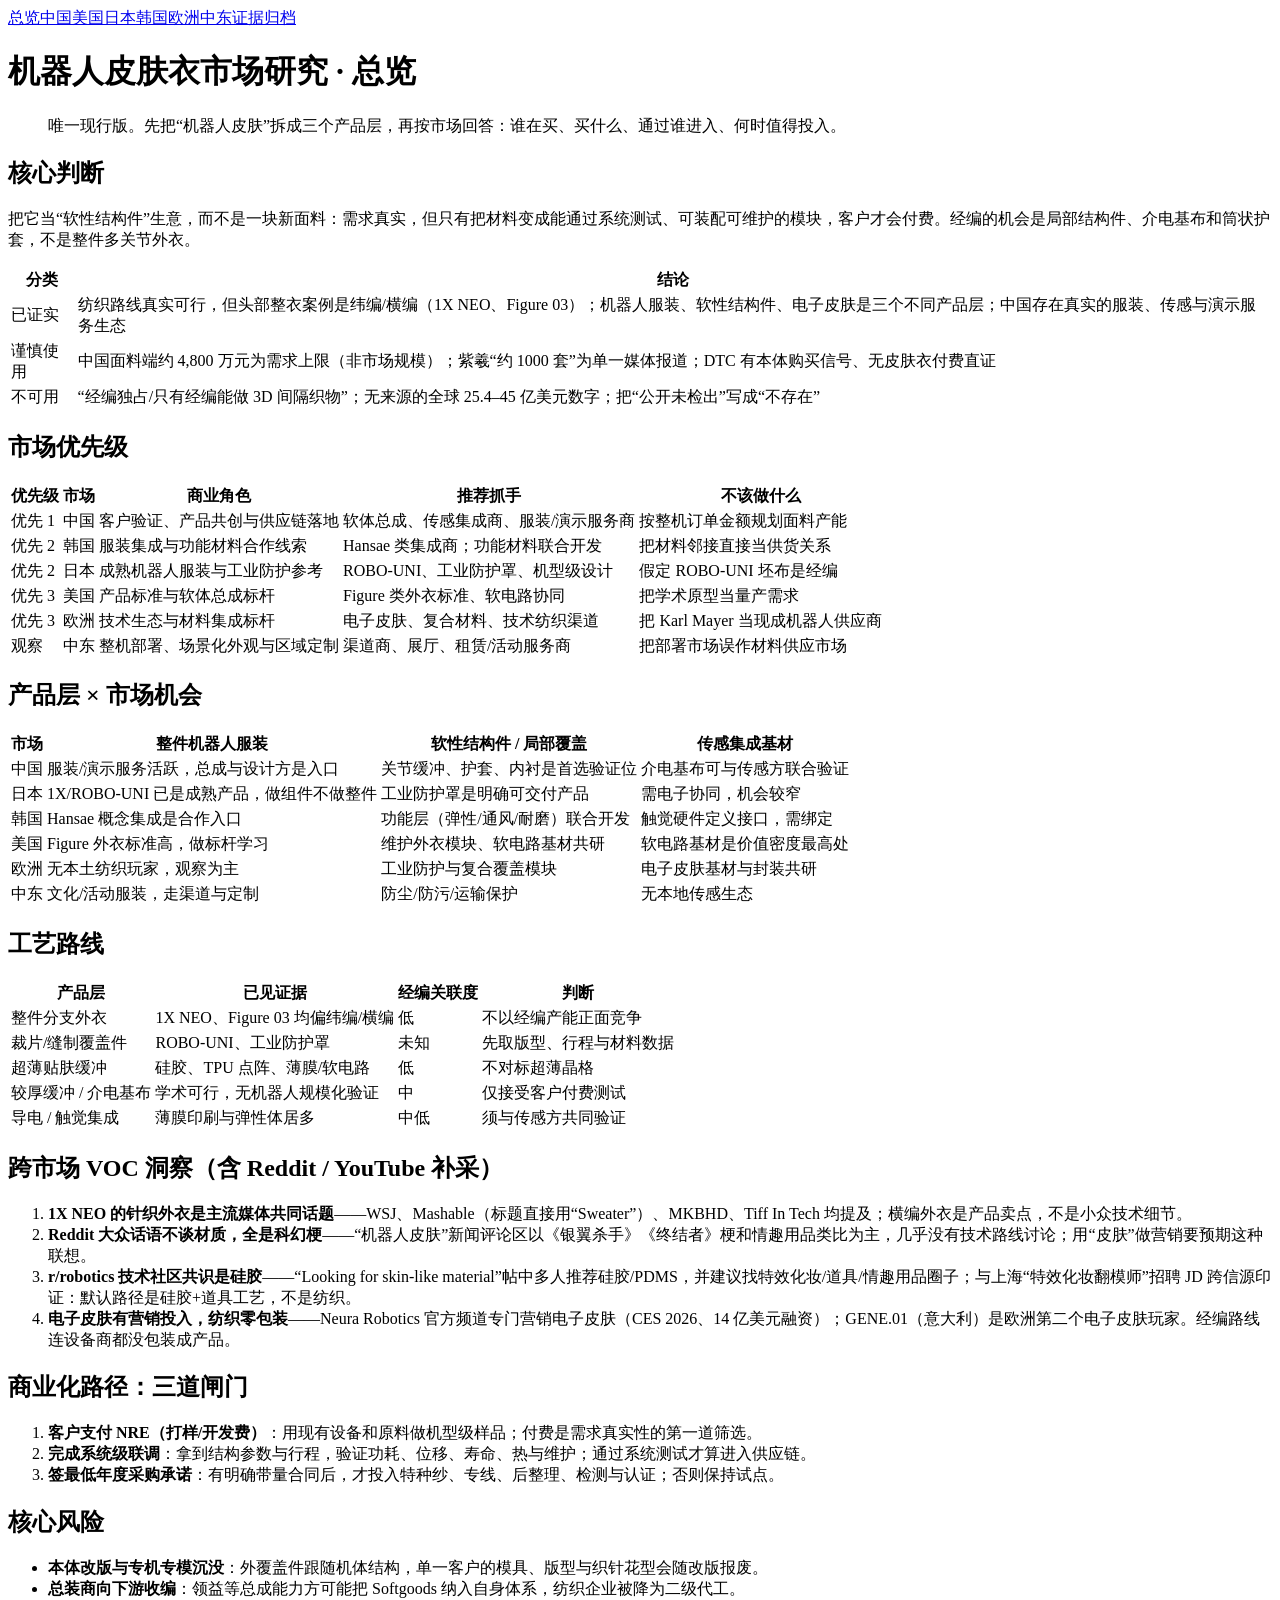
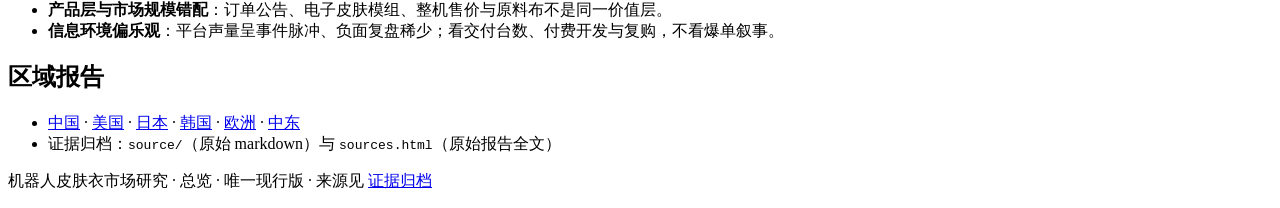
==== index.html @ 096ba319 "add index.html" ====
<!doctype html><html lang="zh-CN"><head>
<meta charset="utf-8"><meta name="viewport" content="width=device-width,initial-scale=1">
<title>机器人皮肤衣市场研究 · 总览</title>
<link rel="stylesheet" href="assets/final.css">
</head><body><div class="wrap">
<nav class="nav"><a href="index.html" class="active">总览</a><a href="china.html">中国</a><a href="usa.html">美国</a><a href="japan.html">日本</a><a href="korea.html">韩国</a><a href="europe.html">欧洲</a><a href="middle-east.html">中东</a><a href="sources.html">证据归档</a></nav>
<main class="doc">
<h1 id="机器人皮肤衣市场研究--总览">机器人皮肤衣市场研究 · 总览</h1>
<blockquote>
<p>唯一现行版。先把“机器人皮肤”拆成三个产品层，再按市场回答：谁在买、买什么、通过谁进入、何时值得投入。</p>
</blockquote>
<h2 id="核心判断">核心判断</h2>
<p>把它当“软性结构件”生意，而不是一块新面料：需求真实，但只有把材料变成能通过系统测试、可装配可维护的模块，客户才会付费。经编的机会是局部结构件、介电基布和筒状护套，不是整件多关节外衣。</p>
<table>
<thead>
<tr>
<th>分类</th>
<th>结论</th>
</tr>
</thead>
<tbody>
<tr>
<td>已证实</td>
<td>纺织路线真实可行，但头部整衣案例是纬编/横编（1X NEO、Figure 03）；机器人服装、软性结构件、电子皮肤是三个不同产品层；中国存在真实的服装、传感与演示服务生态</td>
</tr>
<tr>
<td>谨慎使用</td>
<td>中国面料端约 4,800 万元为需求上限（非市场规模）；紫羲“约 1000 套”为单一媒体报道；DTC 有本体购买信号、无皮肤衣付费直证</td>
</tr>
<tr>
<td>不可用</td>
<td>“经编独占/只有经编能做 3D 间隔织物”；无来源的全球 25.4–45 亿美元数字；把“公开未检出”写成“不存在”</td>
</tr>
</tbody>
</table>
<h2 id="市场优先级">市场优先级</h2>
<table>
<thead>
<tr>
<th>优先级</th>
<th>市场</th>
<th>商业角色</th>
<th>推荐抓手</th>
<th>不该做什么</th>
</tr>
</thead>
<tbody>
<tr>
<td>优先 1</td>
<td>中国</td>
<td>客户验证、产品共创与供应链落地</td>
<td>软体总成、传感集成商、服装/演示服务商</td>
<td>按整机订单金额规划面料产能</td>
</tr>
<tr>
<td>优先 2</td>
<td>韩国</td>
<td>服装集成与功能材料合作线索</td>
<td>Hansae 类集成商；功能材料联合开发</td>
<td>把材料邻接直接当供货关系</td>
</tr>
<tr>
<td>优先 2</td>
<td>日本</td>
<td>成熟机器人服装与工业防护参考</td>
<td>ROBO-UNI、工业防护罩、机型级设计</td>
<td>假定 ROBO-UNI 坯布是经编</td>
</tr>
<tr>
<td>优先 3</td>
<td>美国</td>
<td>产品标准与软体总成标杆</td>
<td>Figure 类外衣标准、软电路协同</td>
<td>把学术原型当量产需求</td>
</tr>
<tr>
<td>优先 3</td>
<td>欧洲</td>
<td>技术生态与材料集成标杆</td>
<td>电子皮肤、复合材料、技术纺织渠道</td>
<td>把 Karl Mayer 当现成机器人供应商</td>
</tr>
<tr>
<td>观察</td>
<td>中东</td>
<td>整机部署、场景化外观与区域定制</td>
<td>渠道商、展厅、租赁/活动服务商</td>
<td>把部署市场误作材料供应市场</td>
</tr>
</tbody>
</table>
<h2 id="产品层--市场机会">产品层 × 市场机会</h2>
<table>
<thead>
<tr>
<th>市场</th>
<th>整件机器人服装</th>
<th>软性结构件 / 局部覆盖</th>
<th>传感集成基材</th>
</tr>
</thead>
<tbody>
<tr>
<td>中国</td>
<td>服装/演示服务活跃，总成与设计方是入口</td>
<td>关节缓冲、护套、内衬是首选验证位</td>
<td>介电基布可与传感方联合验证</td>
</tr>
<tr>
<td>日本</td>
<td>1X/ROBO-UNI 已是成熟产品，做组件不做整件</td>
<td>工业防护罩是明确可交付产品</td>
<td>需电子协同，机会较窄</td>
</tr>
<tr>
<td>韩国</td>
<td>Hansae 概念集成是合作入口</td>
<td>功能层（弹性/通风/耐磨）联合开发</td>
<td>触觉硬件定义接口，需绑定</td>
</tr>
<tr>
<td>美国</td>
<td>Figure 外衣标准高，做标杆学习</td>
<td>维护外衣模块、软电路基材共研</td>
<td>软电路基材是价值密度最高处</td>
</tr>
<tr>
<td>欧洲</td>
<td>无本土纺织玩家，观察为主</td>
<td>工业防护与复合覆盖模块</td>
<td>电子皮肤基材与封装共研</td>
</tr>
<tr>
<td>中东</td>
<td>文化/活动服装，走渠道与定制</td>
<td>防尘/防污/运输保护</td>
<td>无本地传感生态</td>
</tr>
</tbody>
</table>
<h2 id="工艺路线">工艺路线</h2>
<table>
<thead>
<tr>
<th>产品层</th>
<th>已见证据</th>
<th>经编关联度</th>
<th>判断</th>
</tr>
</thead>
<tbody>
<tr>
<td>整件分支外衣</td>
<td>1X NEO、Figure 03 均偏纬编/横编</td>
<td>低</td>
<td>不以经编产能正面竞争</td>
</tr>
<tr>
<td>裁片/缝制覆盖件</td>
<td>ROBO-UNI、工业防护罩</td>
<td>未知</td>
<td>先取版型、行程与材料数据</td>
</tr>
<tr>
<td>超薄贴肤缓冲</td>
<td>硅胶、TPU 点阵、薄膜/软电路</td>
<td>低</td>
<td>不对标超薄晶格</td>
</tr>
<tr>
<td>较厚缓冲 / 介电基布</td>
<td>学术可行，无机器人规模化验证</td>
<td>中</td>
<td>仅接受客户付费测试</td>
</tr>
<tr>
<td>导电 / 触觉集成</td>
<td>薄膜印刷与弹性体居多</td>
<td>中低</td>
<td>须与传感方共同验证</td>
</tr>
</tbody>
</table>
<h2 id="跨市场-voc-洞察含-reddit--youtube-补采">跨市场 VOC 洞察（含 Reddit / YouTube 补采）</h2>
<ol type="1">
<li><strong>1X NEO 的针织外衣是主流媒体共同话题</strong>——WSJ、Mashable（标题直接用“Sweater”）、MKBHD、Tiff In Tech 均提及；横编外衣是产品卖点，不是小众技术细节。</li>
<li><strong>Reddit 大众话语不谈材质，全是科幻梗</strong>——“机器人皮肤”新闻评论区以《银翼杀手》《终结者》梗和情趣用品类比为主，几乎没有技术路线讨论；用“皮肤”做营销要预期这种联想。</li>
<li><strong>r/robotics 技术社区共识是硅胶</strong>——“Looking for skin-like material”帖中多人推荐硅胶/PDMS，并建议找特效化妆/道具/情趣用品圈子；与上海“特效化妆翻模师”招聘 JD 跨信源印证：默认路径是硅胶+道具工艺，不是纺织。</li>
<li><strong>电子皮肤有营销投入，纺织零包装</strong>——Neura Robotics 官方频道专门营销电子皮肤（CES 2026、14 亿美元融资）；GENE.01（意大利）是欧洲第二个电子皮肤玩家。经编路线连设备商都没包装成产品。</li>
</ol>
<h2 id="商业化路径三道闸门">商业化路径：三道闸门</h2>
<ol type="1">
<li><strong>客户支付 NRE（打样/开发费）</strong>：用现有设备和原料做机型级样品；付费是需求真实性的第一道筛选。</li>
<li><strong>完成系统级联调</strong>：拿到结构参数与行程，验证功耗、位移、寿命、热与维护；通过系统测试才算进入供应链。</li>
<li><strong>签最低年度采购承诺</strong>：有明确带量合同后，才投入特种纱、专线、后整理、检测与认证；否则保持试点。</li>
</ol>
<h2 id="核心风险">核心风险</h2>
<ul>
<li><strong>本体改版与专机专模沉没</strong>：外覆盖件跟随机体结构，单一客户的模具、版型与织针花型会随改版报废。</li>
<li><strong>总装商向下游收编</strong>：领益等总成能力方可能把 Softgoods 纳入自身体系，纺织企业被降为二级代工。</li>
<li><strong>产品层与市场规模错配</strong>：订单公告、电子皮肤模组、整机售价与原料布不是同一价值层。</li>
<li><strong>信息环境偏乐观</strong>：平台声量呈事件脉冲、负面复盘稀少；看交付台数、付费开发与复购，不看爆单叙事。</li>
</ul>
<h2 id="区域报告">区域报告</h2>
<ul>
<li><a href="china.html">中国</a> · <a href="usa.html">美国</a> · <a href="japan.html">日本</a> · <a href="korea.html">韩国</a> · <a href="europe.html">欧洲</a> · <a href="middle-east.html">中东</a></li>
<li>证据归档：<code>source/</code>（原始 markdown）与 <code>sources.html</code>（原始报告全文）</li>
</ul>

</main>
<p class="foot">机器人皮肤衣市场研究 · 总览 · 唯一现行版 · 来源见 <a href="sources.html">证据归档</a></p>
</div></body></html>
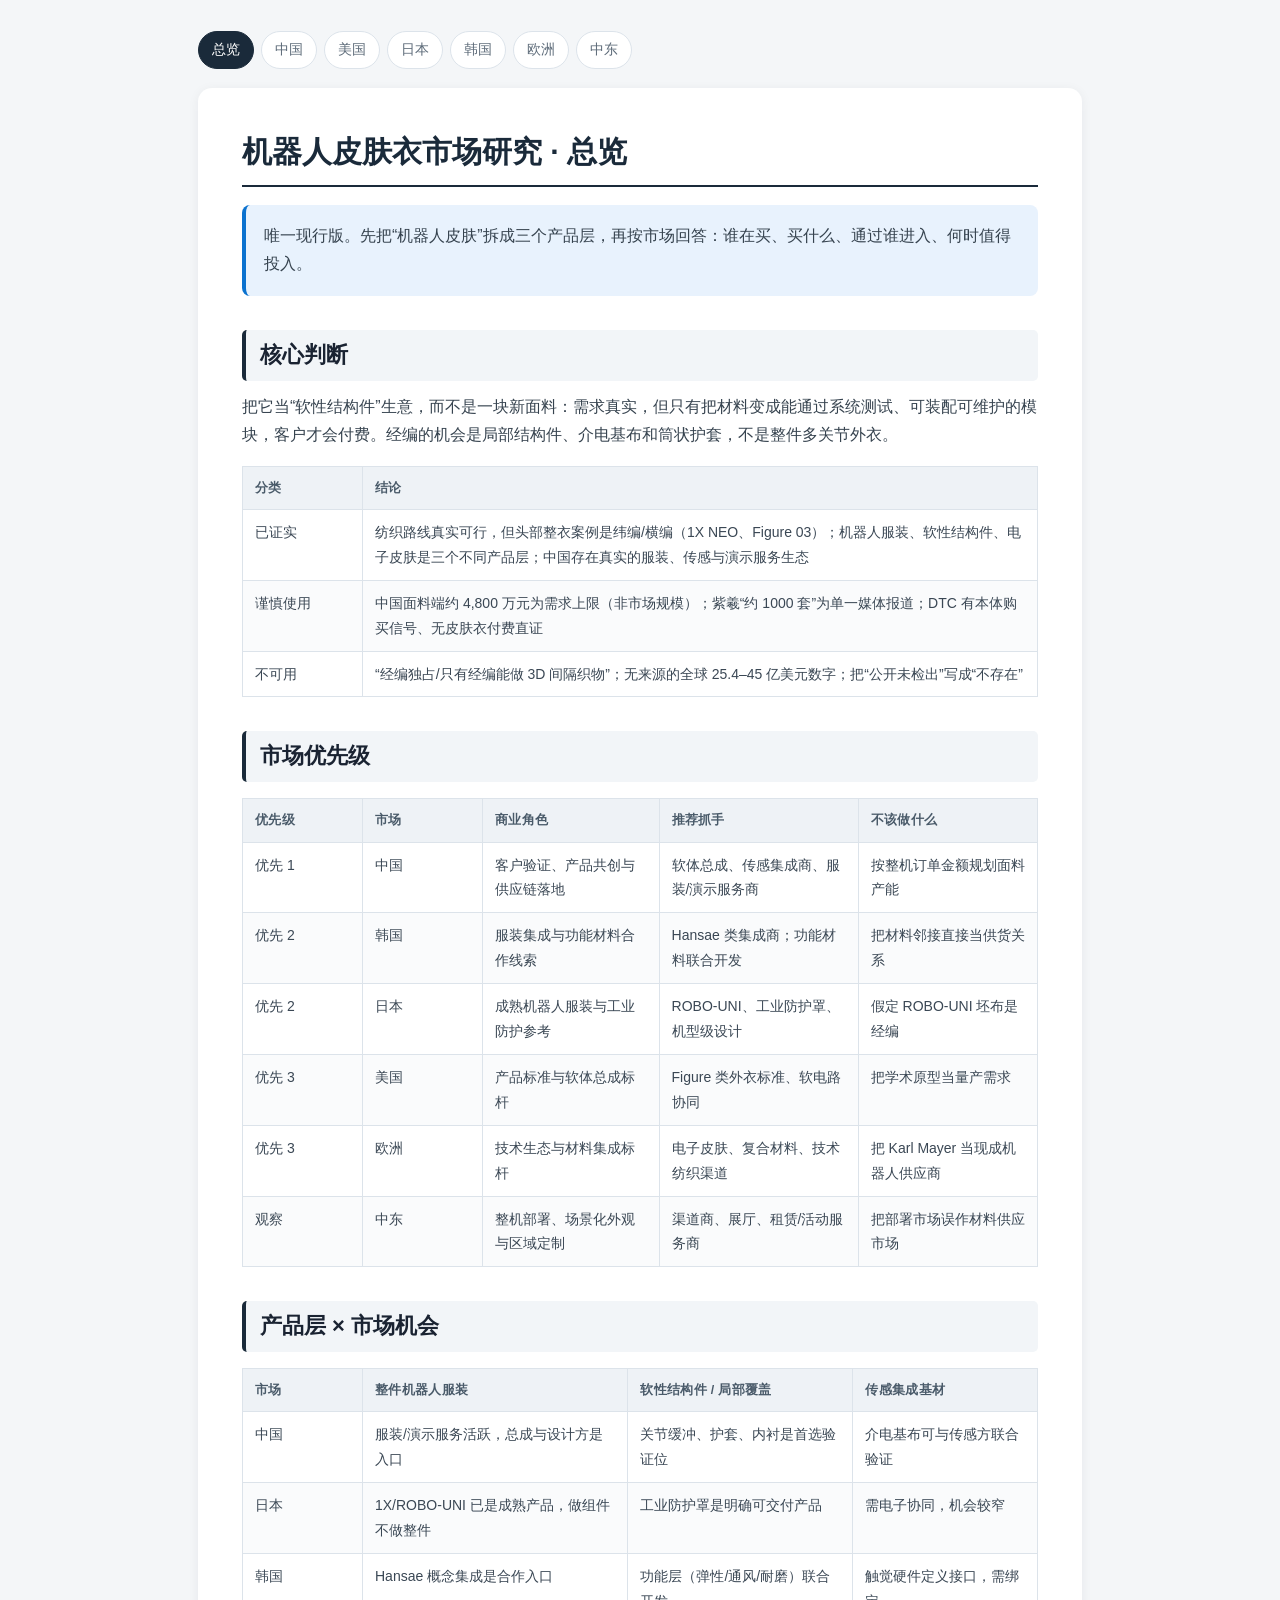
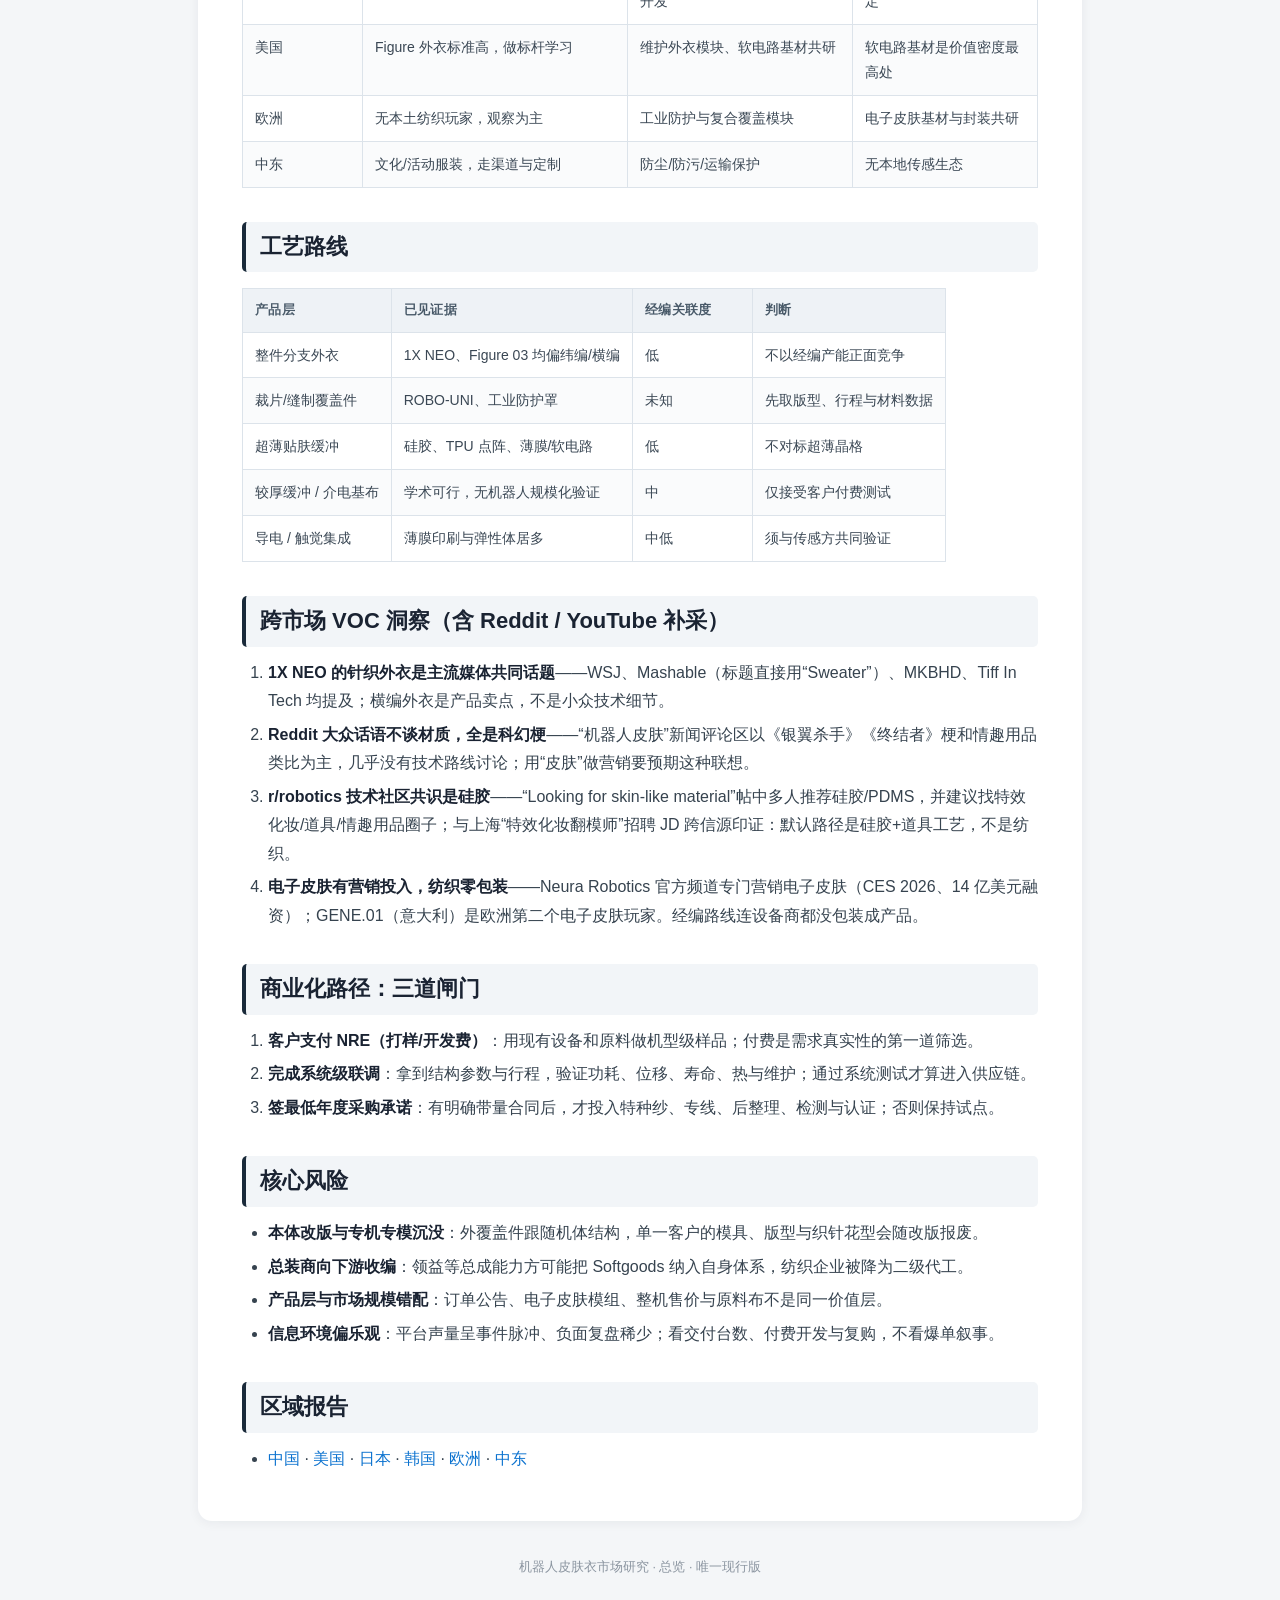
==== commit 8a183e22: "update index.html" ====
--- a/index.html
+++ b/index.html
@@ -3,7 +3,7 @@
 <title>机器人皮肤衣市场研究 · 总览</title>
 <link rel="stylesheet" href="assets/final.css">
 </head><body><div class="wrap">
-<nav class="nav"><a href="index.html" class="active">总览</a><a href="china.html">中国</a><a href="usa.html">美国</a><a href="japan.html">日本</a><a href="korea.html">韩国</a><a href="europe.html">欧洲</a><a href="middle-east.html">中东</a><a href="sources.html">证据归档</a></nav>
+<nav class="nav"><a href="index.html" class="active">总览</a><a href="china.html">中国</a><a href="usa.html">美国</a><a href="japan.html">日本</a><a href="korea.html">韩国</a><a href="europe.html">欧洲</a><a href="middle-east.html">中东</a></nav>
 <main class="doc">
 <h1 id="机器人皮肤衣市场研究--总览">机器人皮肤衣市场研究 · 总览</h1>
 <blockquote>
@@ -204,9 +204,8 @@
 <h2 id="区域报告">区域报告</h2>
 <ul>
 <li><a href="china.html">中国</a> · <a href="usa.html">美国</a> · <a href="japan.html">日本</a> · <a href="korea.html">韩国</a> · <a href="europe.html">欧洲</a> · <a href="middle-east.html">中东</a></li>
-<li>证据归档：<code>source/</code>（原始 markdown）与 <code>sources.html</code>（原始报告全文）</li>
 </ul>
 
 </main>
-<p class="foot">机器人皮肤衣市场研究 · 总览 · 唯一现行版 · 来源见 <a href="sources.html">证据归档</a></p>
+<p class="foot">机器人皮肤衣市场研究 · 总览 · 唯一现行版</p>
 </div></body></html>
--- a/assets/final.css
+++ b/assets/final.css
@@ -0,0 +1,29 @@
+:root{--ink:#1a2332;--muted:#5c6a78;--line:#dce3ea;--bg:#f4f6f8;--card:#fff;--navy:#1a2a3a;--blue:#0b72cf;--bluebg:#e8f2fd;--green:#1a7f37;--greenbg:#e5f6eb;--orange:#9a6700;--orangebg:#fff4d7;--red:#cf222e;--redbg:#feebec;--radius:14px;--shadow:0 2px 12px rgba(20,37,54,.06)}
+*{box-sizing:border-box}html{scroll-behavior:smooth}body{margin:0;background:var(--bg);color:var(--ink);font-family:-apple-system,BlinkMacSystemFont,"PingFang SC","Microsoft YaHei",sans-serif;font-size:16px;line-height:1.78}.wrap{max-width:920px;margin:0 auto;padding:20px 18px 64px}
+.nav{position:sticky;top:0;z-index:5;display:flex;gap:7px;flex-wrap:wrap;padding:11px 0;background:rgba(244,246,248,.95);backdrop-filter:blur(7px);margin-bottom:8px}
+.nav a{text-decoration:none;color:var(--muted);font-size:13.5px;padding:6px 13px;border-radius:99px;background:#fff;border:1px solid var(--line)}
+.nav a:hover{border-color:var(--blue);color:var(--blue)}.nav a.active{background:var(--navy);color:#fff;border-color:var(--navy)}
+.doc{background:var(--card);border-radius:var(--radius);box-shadow:var(--shadow);padding:38px 44px}
+.doc h1{font-size:30px;line-height:1.3;color:var(--navy);margin:6px 0 18px;padding-bottom:14px;border-bottom:2px solid var(--navy)}
+.doc h2{font-size:22px;line-height:1.4;color:var(--ink);margin:34px 0 12px;padding:10px 14px;background:#f2f5f8;border-left:4px solid var(--navy);border-radius:5px}
+.doc h3{font-size:18px;margin:26px 0 8px;color:#24384a}
+.doc p{margin:10px 0;color:#36434f}
+.doc strong{color:var(--ink)}
+.doc blockquote{margin:16px 0;padding:13px 18px;background:var(--bluebg);border-left:4px solid var(--blue);border-radius:8px;color:#24435c}
+.doc blockquote p{margin:4px 0}
+.doc ul,.doc ol{margin:10px 0;padding-left:26px;color:#36434f}
+.doc li{margin:5px 0}
+.doc table{width:100%;border-collapse:collapse;font-size:14px;margin:16px 0;display:block;overflow-x:auto}
+.doc th{background:#eef2f6;color:#495a69;text-align:left;font-size:12.5px;letter-spacing:.3px;white-space:nowrap}
+.doc th,.doc td{min-width:120px;padding:10px 12px;border:1px solid var(--line);vertical-align:top}
+.doc td{color:#3a4754}
+.doc tr:nth-child(even) td{background:#fafbfc}
+.doc code{font-family:ui-monospace,SFMono-Regular,Menlo,monospace;font-size:13px;background:#eef2f6;color:#35485b;padding:2px 6px;border-radius:4px}
+.doc pre{overflow:auto;background:#18222d;color:#e6eef6;border-radius:9px;padding:16px;font-size:13px}
+.doc pre code{background:none;color:inherit;padding:0}
+.doc a{color:var(--blue);text-decoration:none;word-break:break-all}
+.doc a:hover{text-decoration:underline}
+.doc hr{border:0;border-top:1px solid var(--line);margin:30px 0}
+.doc img{max-width:100%}
+.foot{text-align:center;color:#8b95a0;font-size:12.5px;padding:22px 0 0}
+@media(max-width:640px){.doc{padding:26px 18px}.doc h1{font-size:24px}.wrap{padding:12px 8px 44px}.nav{position:static}}
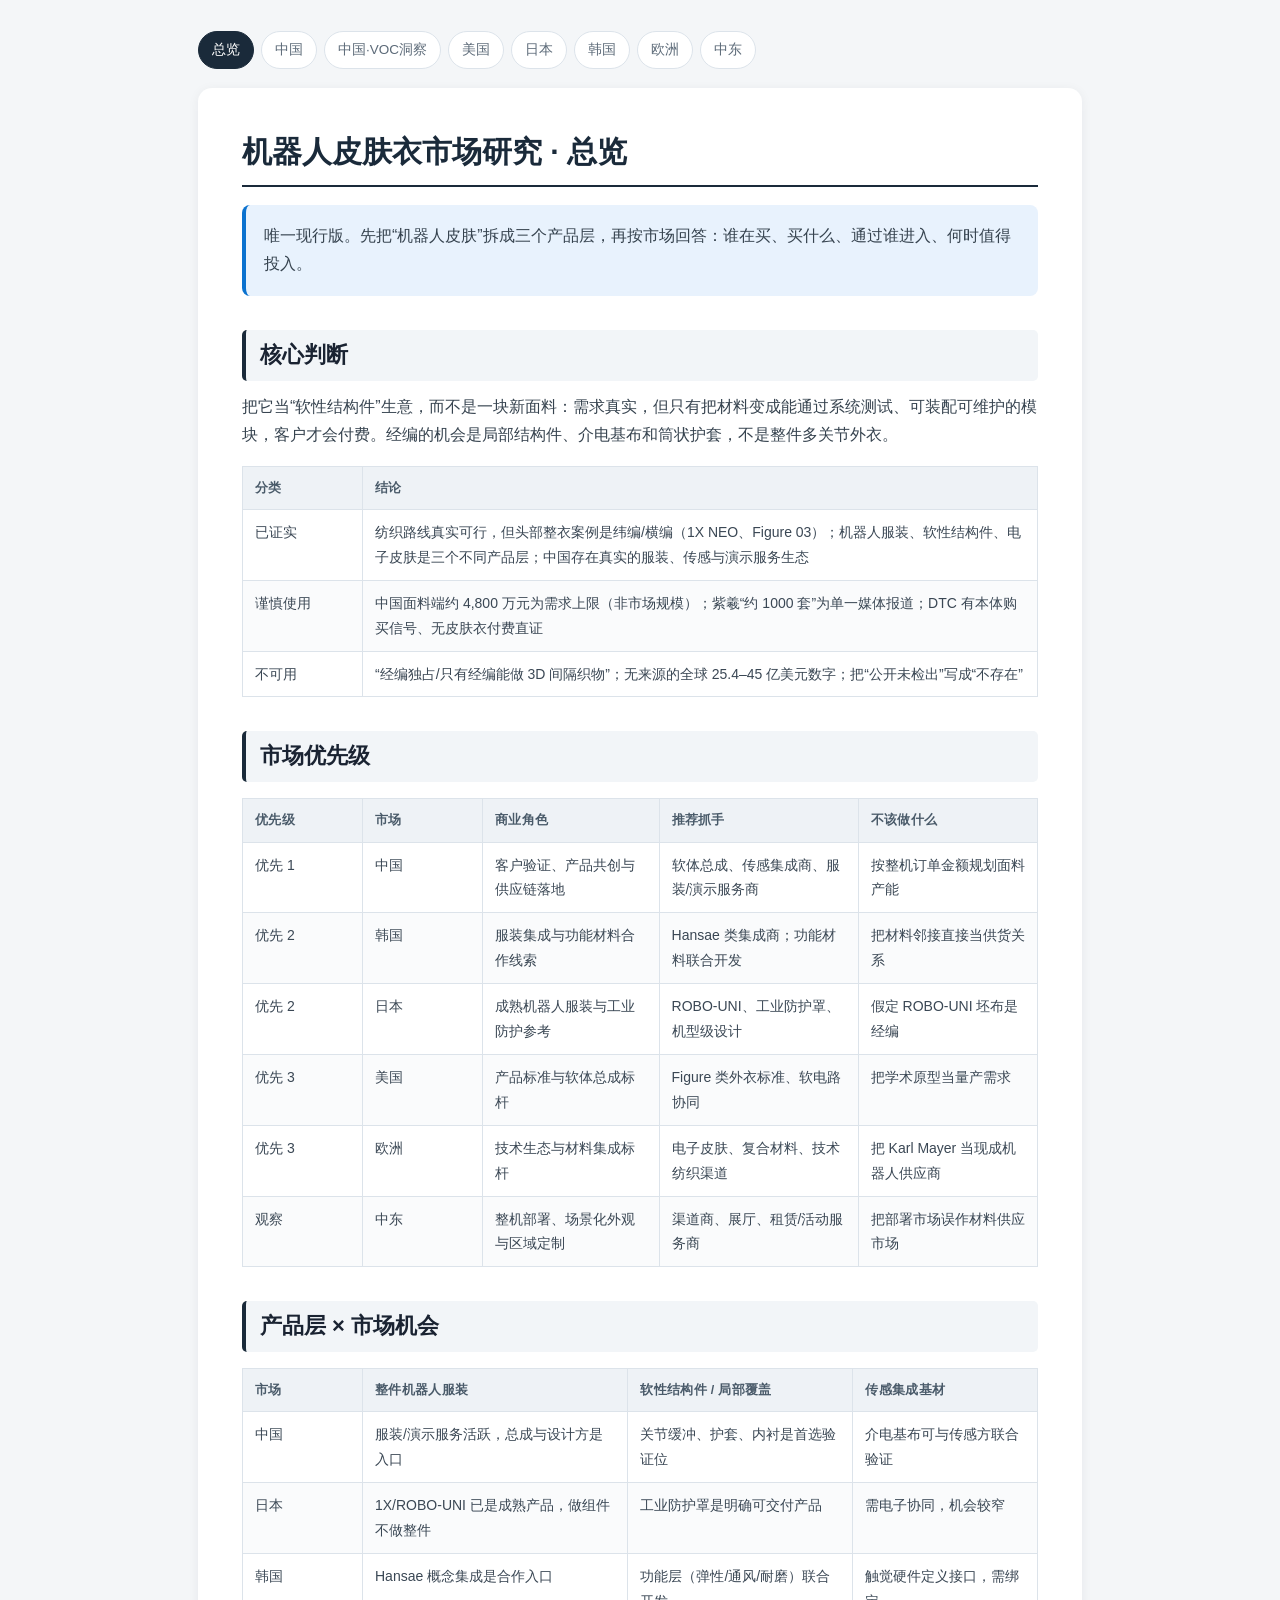
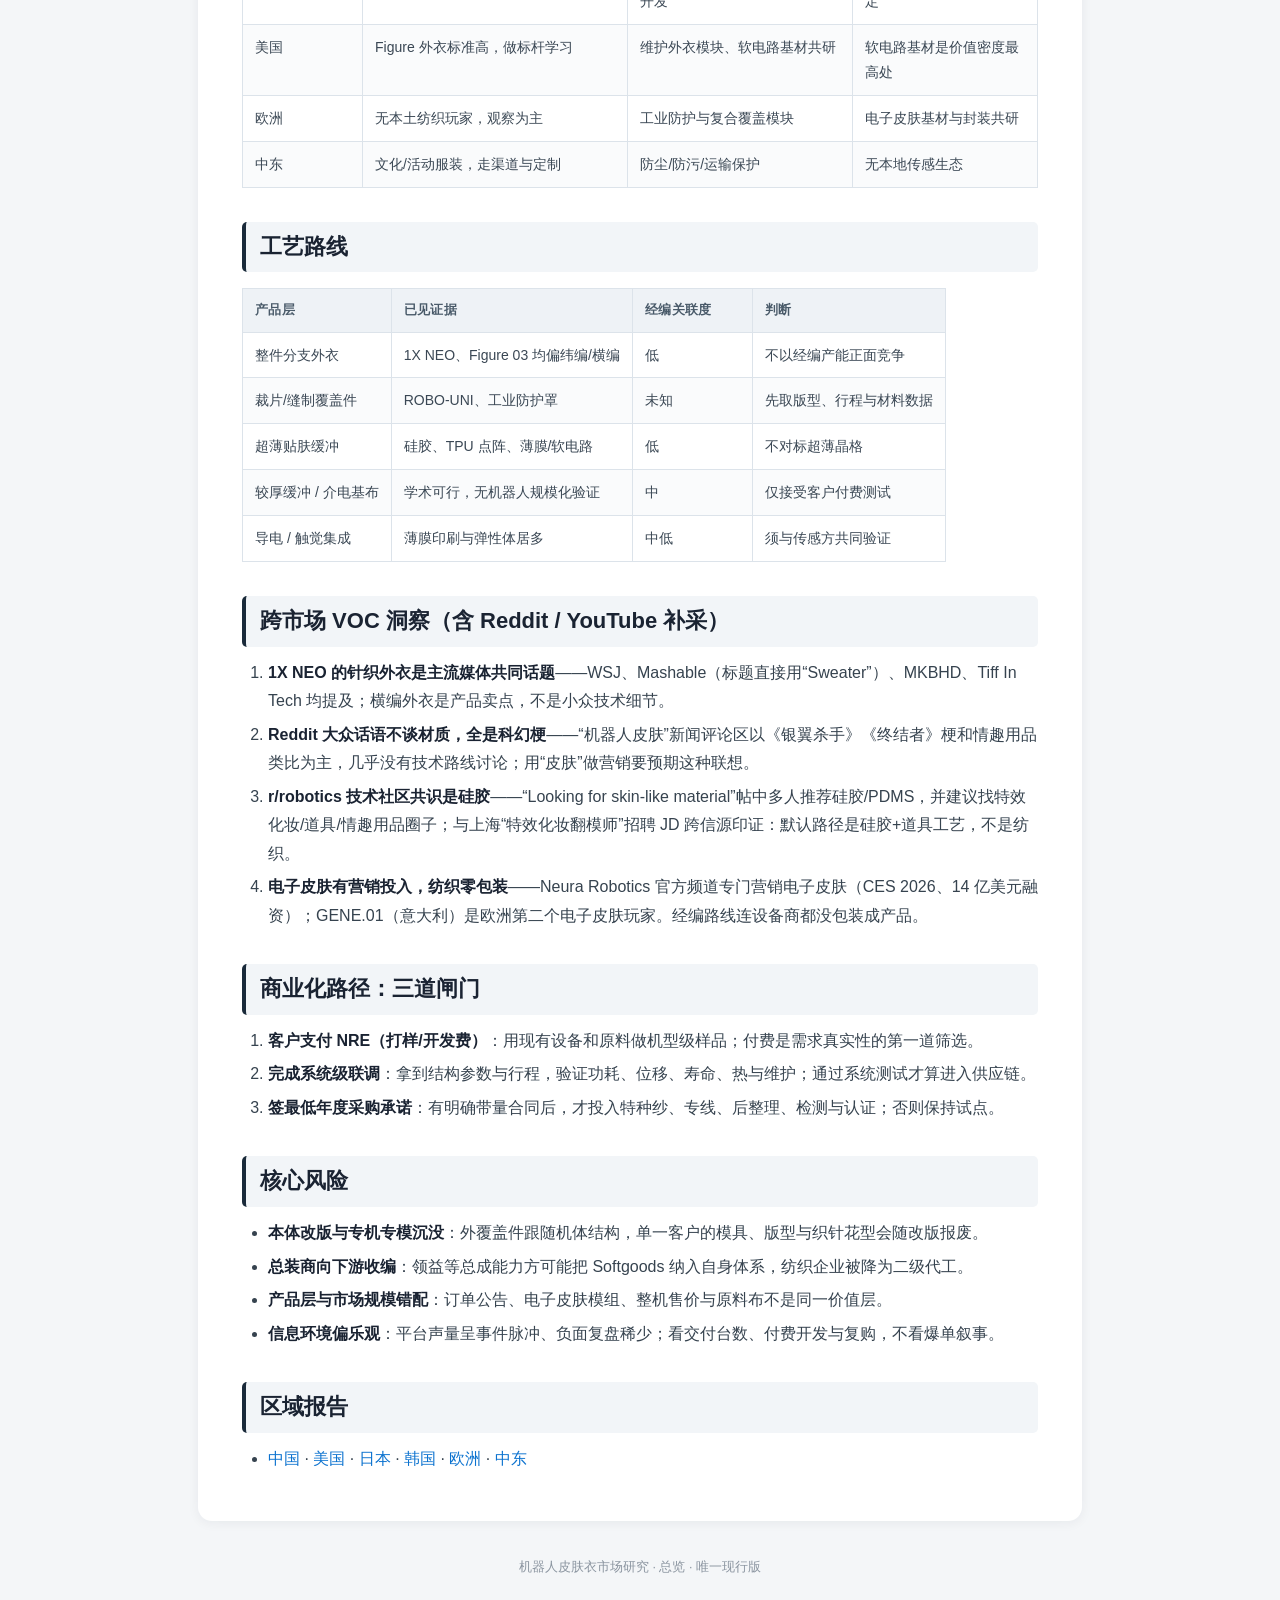
==== commit 537fbdf4: "update index.html" ====
--- a/index.html
+++ b/index.html
@@ -3,7 +3,7 @@
 <title>机器人皮肤衣市场研究 · 总览</title>
 <link rel="stylesheet" href="assets/final.css">
 </head><body><div class="wrap">
-<nav class="nav"><a href="index.html" class="active">总览</a><a href="china.html">中国</a><a href="usa.html">美国</a><a href="japan.html">日本</a><a href="korea.html">韩国</a><a href="europe.html">欧洲</a><a href="middle-east.html">中东</a></nav>
+<nav class="nav"><a href="index.html" class="active">总览</a><a href="china.html">中国</a><a href="china-voc.html">中国·VOC洞察</a><a href="usa.html">美国</a><a href="japan.html">日本</a><a href="korea.html">韩国</a><a href="europe.html">欧洲</a><a href="middle-east.html">中东</a></nav>
 <main class="doc">
 <h1 id="机器人皮肤衣市场研究--总览">机器人皮肤衣市场研究 · 总览</h1>
 <blockquote>
